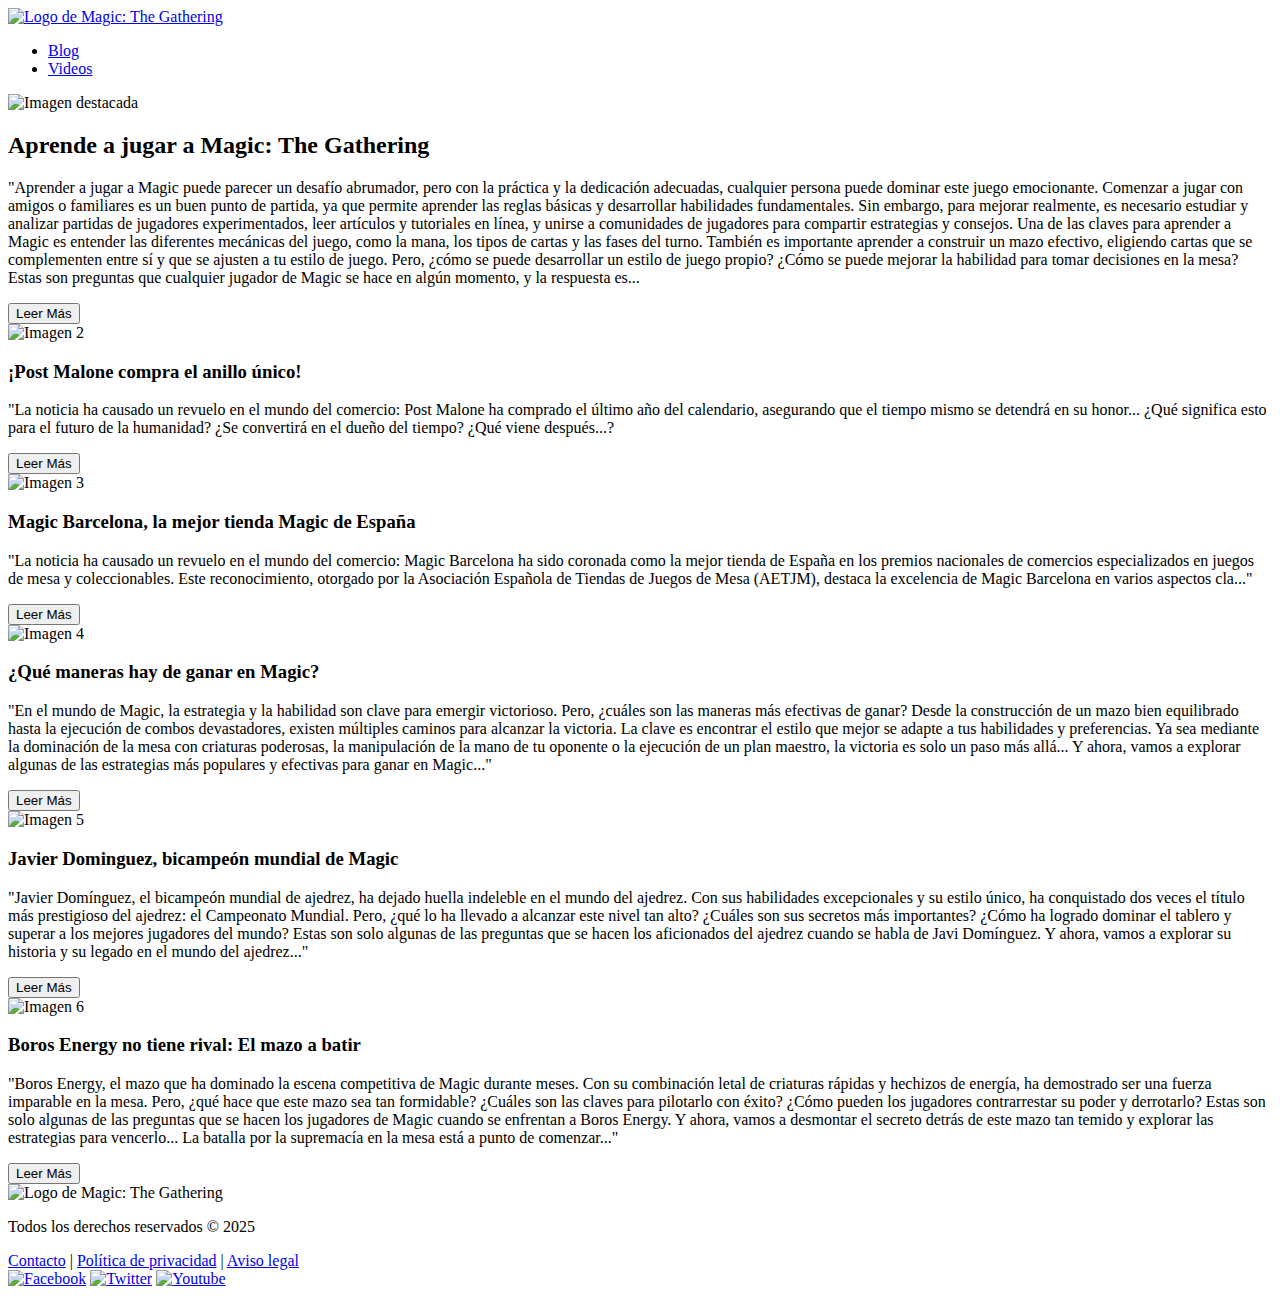
==== html/blog.html @ 87902927 "primero" ====
<!DOCTYPE html>
<html lang="en">
<head>
    <meta charset="UTF-8">
    <meta name="viewport" content="width=device-width, initial-scale=1.0">
    <title>Blog - Magic:The Gathering</title>
    <link rel="stylesheet" href="/ProyectoFinal/css/blog.css">
    <link rel="icon" type="imagen/x-icon" href="/ProyectoFinal/img/icono.jpg">
</head>
<body>
    <header>
    <nav>
        <a href="index.html"><img src="/ProyectoFinal/img/index.png" alt="Logo de Magic: The Gathering"></a>
        <ul>
          <li><a href="blog.html">Blog</a></li>
          <li><a href="videos.html">Videos</a></li>
        </ul>
      </nav>
    </header>
    <div class="blog-container">
        <div class="row">
          <div class="card featured">
            <img src="/ProyectoFinal/img/cartas.jpg" alt="Imagen destacada">
            <div class="card-content">
              <h2>Aprende a jugar a Magic: The Gathering</h2>
              <p>"Aprender a jugar a Magic puede parecer un desafío abrumador, pero con la práctica y la dedicación adecuadas, cualquier persona puede dominar este juego emocionante. Comenzar a jugar con amigos o familiares es un buen punto de partida, ya que permite aprender las reglas básicas y desarrollar habilidades fundamentales. Sin embargo, para mejorar realmente, es necesario estudiar y analizar partidas de jugadores experimentados, leer artículos y tutoriales en línea, y unirse a comunidades de jugadores para compartir estrategias y consejos.

                Una de las claves para aprender a Magic es entender las diferentes mecánicas del juego, como la mana, los tipos de cartas y las fases del turno. También es importante aprender a construir un mazo efectivo, eligiendo cartas que se complementen entre sí y que se ajusten a tu estilo de juego.
                
                Pero, ¿cómo se puede desarrollar un estilo de juego propio? ¿Cómo se puede mejorar la habilidad para tomar decisiones en la mesa? Estas son preguntas que cualquier jugador de Magic se hace en algún momento, y la respuesta es...</p>
                <button onclick="window.location.href='entrada.html'" class="read-more">Leer Más</button>

            </div>
          </div>
          <div class="card">
            <img src="/ProyectoFinal/img/postmalone.jpg" alt="Imagen 2">
            <div class="card-content">
              <h3>¡Post Malone compra el anillo único!</h3>
              <p>"La noticia ha causado un revuelo en el mundo del comercio: Post Malone ha comprado el último año del calendario, asegurando que el tiempo mismo se detendrá en su honor... ¿Qué significa esto para el futuro de la humanidad? ¿Se convertirá en el dueño del tiempo? ¿Qué viene después...?</p>
              <button class="read-more">Leer Más</button>
            </div>
          </div>
          <div class="card">
            <img src="/ProyectoFinal/img/magicbarcelona.jpg" alt="Imagen 3">
            <div class="card-content">
              <h3>Magic Barcelona, la mejor tienda Magic de España</h3>
              <p>"La noticia ha causado un revuelo en el mundo del comercio: Magic Barcelona ha sido coronada como la mejor tienda de España en los premios nacionales de comercios especializados en juegos de mesa y coleccionables. Este reconocimiento, otorgado por la Asociación Española de Tiendas de Juegos de Mesa (AETJM), destaca la excelencia de Magic Barcelona en varios aspectos cla..."</p>
              <button class="read-more">Leer Más</button>
            </div>
          </div>
        </div>
        <div class="row">
          <div class="card">
            <img src="/ProyectoFinal/img/jugando.jpg" alt="Imagen 4">
            <div class="card-content">
              <h3>¿Qué maneras hay de ganar en Magic?</h3>
              <p>"En el mundo de Magic, la estrategia y la habilidad son clave para emergir victorioso. Pero, ¿cuáles son las maneras más efectivas de ganar? Desde la construcción de un mazo bien equilibrado hasta la ejecución de combos devastadores, existen múltiples caminos para alcanzar la victoria. La clave es encontrar el estilo que mejor se adapte a tus habilidades y preferencias. Ya sea mediante la dominación de la mesa con criaturas poderosas, la manipulación de la mano de tu oponente o la ejecución de un plan maestro, la victoria es solo un paso más allá... Y ahora, vamos a explorar algunas de las estrategias más populares y efectivas para ganar en Magic..."</p>
              <button class="read-more">Leer Más</button>
            </div>
          </div>
          <div class="card">
            <img src="/ProyectoFinal/img/javier.jpg" alt="Imagen 5">
            <div class="card-content">
              <h3>Javier Dominguez, bicampeón mundial de Magic</h3>
              <p>"Javier Domínguez, el bicampeón mundial de ajedrez, ha dejado huella indeleble en el mundo del ajedrez. Con sus habilidades excepcionales y su estilo único, ha conquistado dos veces el título más prestigioso del ajedrez: el Campeonato Mundial. Pero, ¿qué lo ha llevado a alcanzar este nivel tan alto? ¿Cuáles son sus secretos más importantes? ¿Cómo ha logrado dominar el tablero y superar a los mejores jugadores del mundo? Estas son solo algunas de las preguntas que se hacen los aficionados del ajedrez cuando se habla de Javi Domínguez. Y ahora, vamos a explorar su historia y su legado en el mundo del ajedrez..."</p>
              <button class="read-more">Leer Más</button>
            </div>
          </div>
          <div class="card">
            <img src="/ProyectoFinal/img/boros.jpg" alt="Imagen 6">
            <div class="card-content">
              <h3>Boros Energy no tiene rival: El mazo a batir</h3>
              <p>"Boros Energy, el mazo que ha dominado la escena competitiva de Magic durante meses. Con su combinación letal de criaturas rápidas y hechizos de energía, ha demostrado ser una fuerza imparable en la mesa. Pero, ¿qué hace que este mazo sea tan formidable? ¿Cuáles son las claves para pilotarlo con éxito? ¿Cómo pueden los jugadores contrarrestar su poder y derrotarlo? Estas son solo algunas de las preguntas que se hacen los jugadores de Magic cuando se enfrentan a Boros Energy. Y ahora, vamos a desmontar el secreto detrás de este mazo tan temido y explorar las estrategias para vencerlo... La batalla por la supremacía en la mesa está a punto de comenzar..."</p>
              <button class="read-more">Leer Más</button>
            </div>
          </div>
        </div>
      </div>
      
    <footer class="footer">
        <div class="footer-content">
          <div class="footer-logo">
            <img src="/ProyectoFinal/img/logo2.png" alt="Logo de Magic: The Gathering" class="footer-main-logo">
          </div>
          <div class="footer-center">
            <p class="copyright">Todos los derechos reservados © 2025</p>
            <div class="footer-links">
              <a href="#">Contacto</a> | 
              <a href="#">Política de privacidad</a> | 
              <a href="#">Aviso legal</a>
            </div>
          </div>
          <div class="footer-icons-container">
            <div class="footer-icons">
              <a href="#" aria-label="Facebook"><img src="/ProyectoFinal/img/facebook.jpg" alt="Facebook" class="footer-icon"></a>
              <a href="#" aria-label="Twitter"><img src="/ProyectoFinal/img/twiter.png" alt="Twitter" class="footer-icon"></a>
              <a href="#" aria-label="Youtube"><img src="/ProyectoFinal/img/youtube.png" alt="Youtube" class="footer-icon"></a>
            </div>
          </div>
        </div>
      </footer>
</body>
</html>
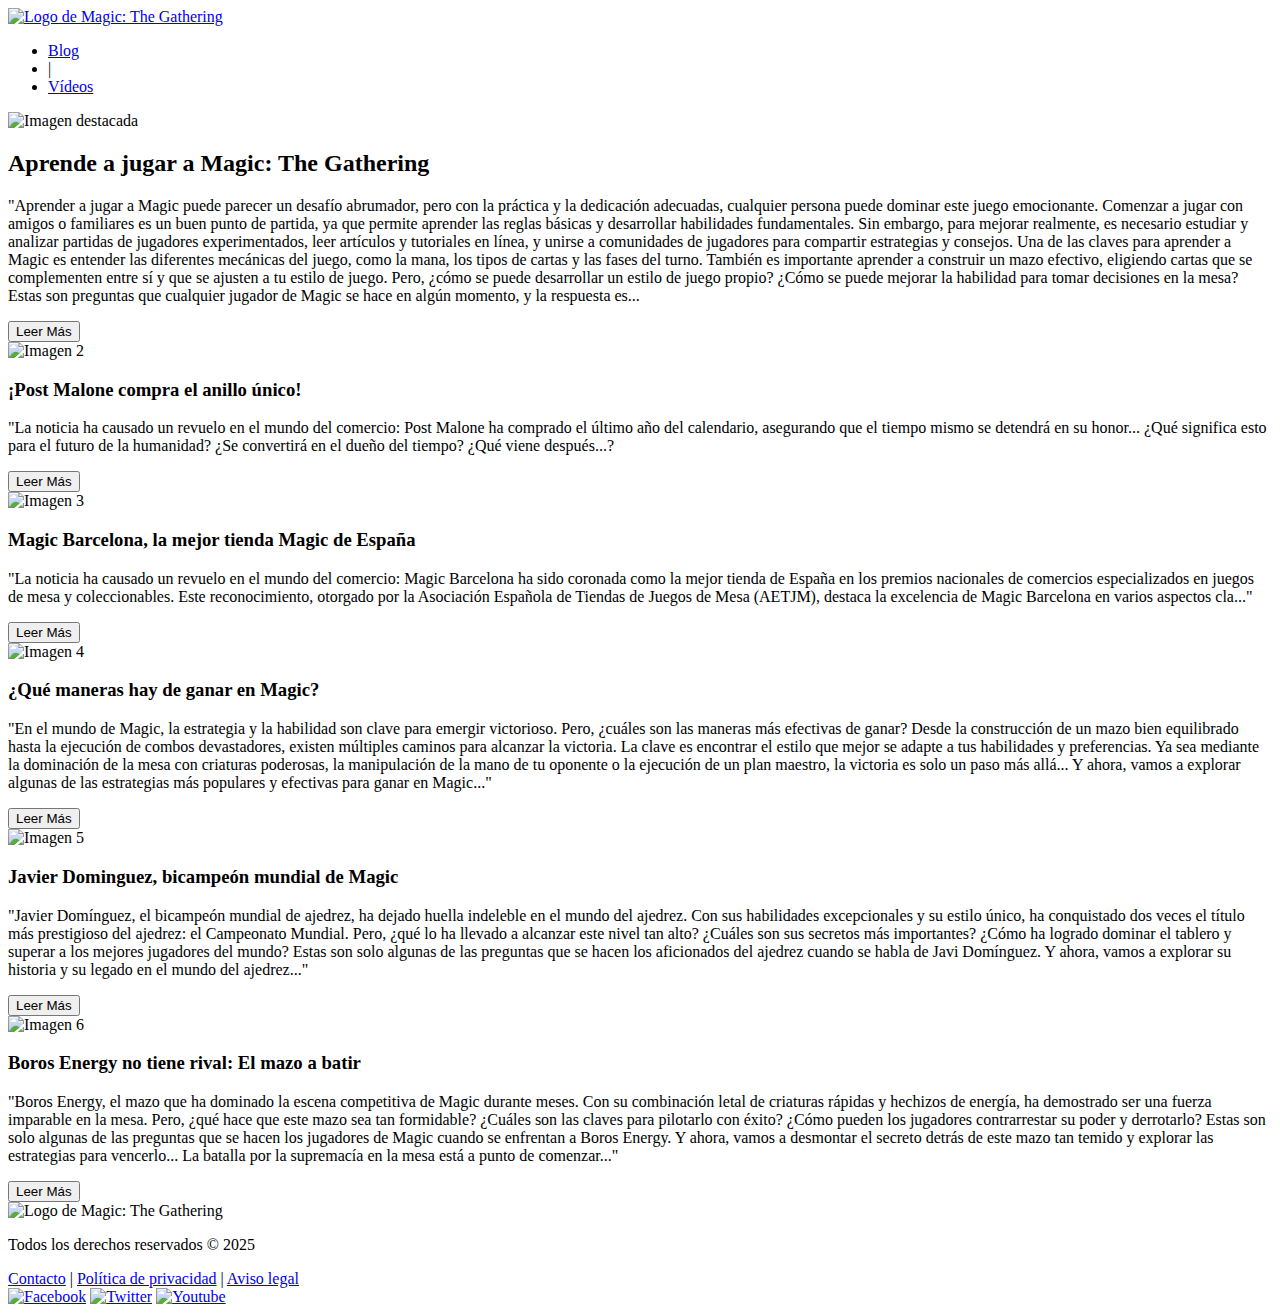
==== commit 100b453e: "plantilla" ====
--- a/html/blog.html
+++ b/html/blog.html
@@ -13,7 +13,8 @@
         <a href="index.html"><img src="/ProyectoFinal/img/index.png" alt="Logo de Magic: The Gathering"></a>
         <ul>
           <li><a href="blog.html">Blog</a></li>
-          <li><a href="videos.html">Videos</a></li>
+          <li>|</li>
+          <li><a href="videos.html">Vídeos</a></li>
         </ul>
       </nav>
     </header>
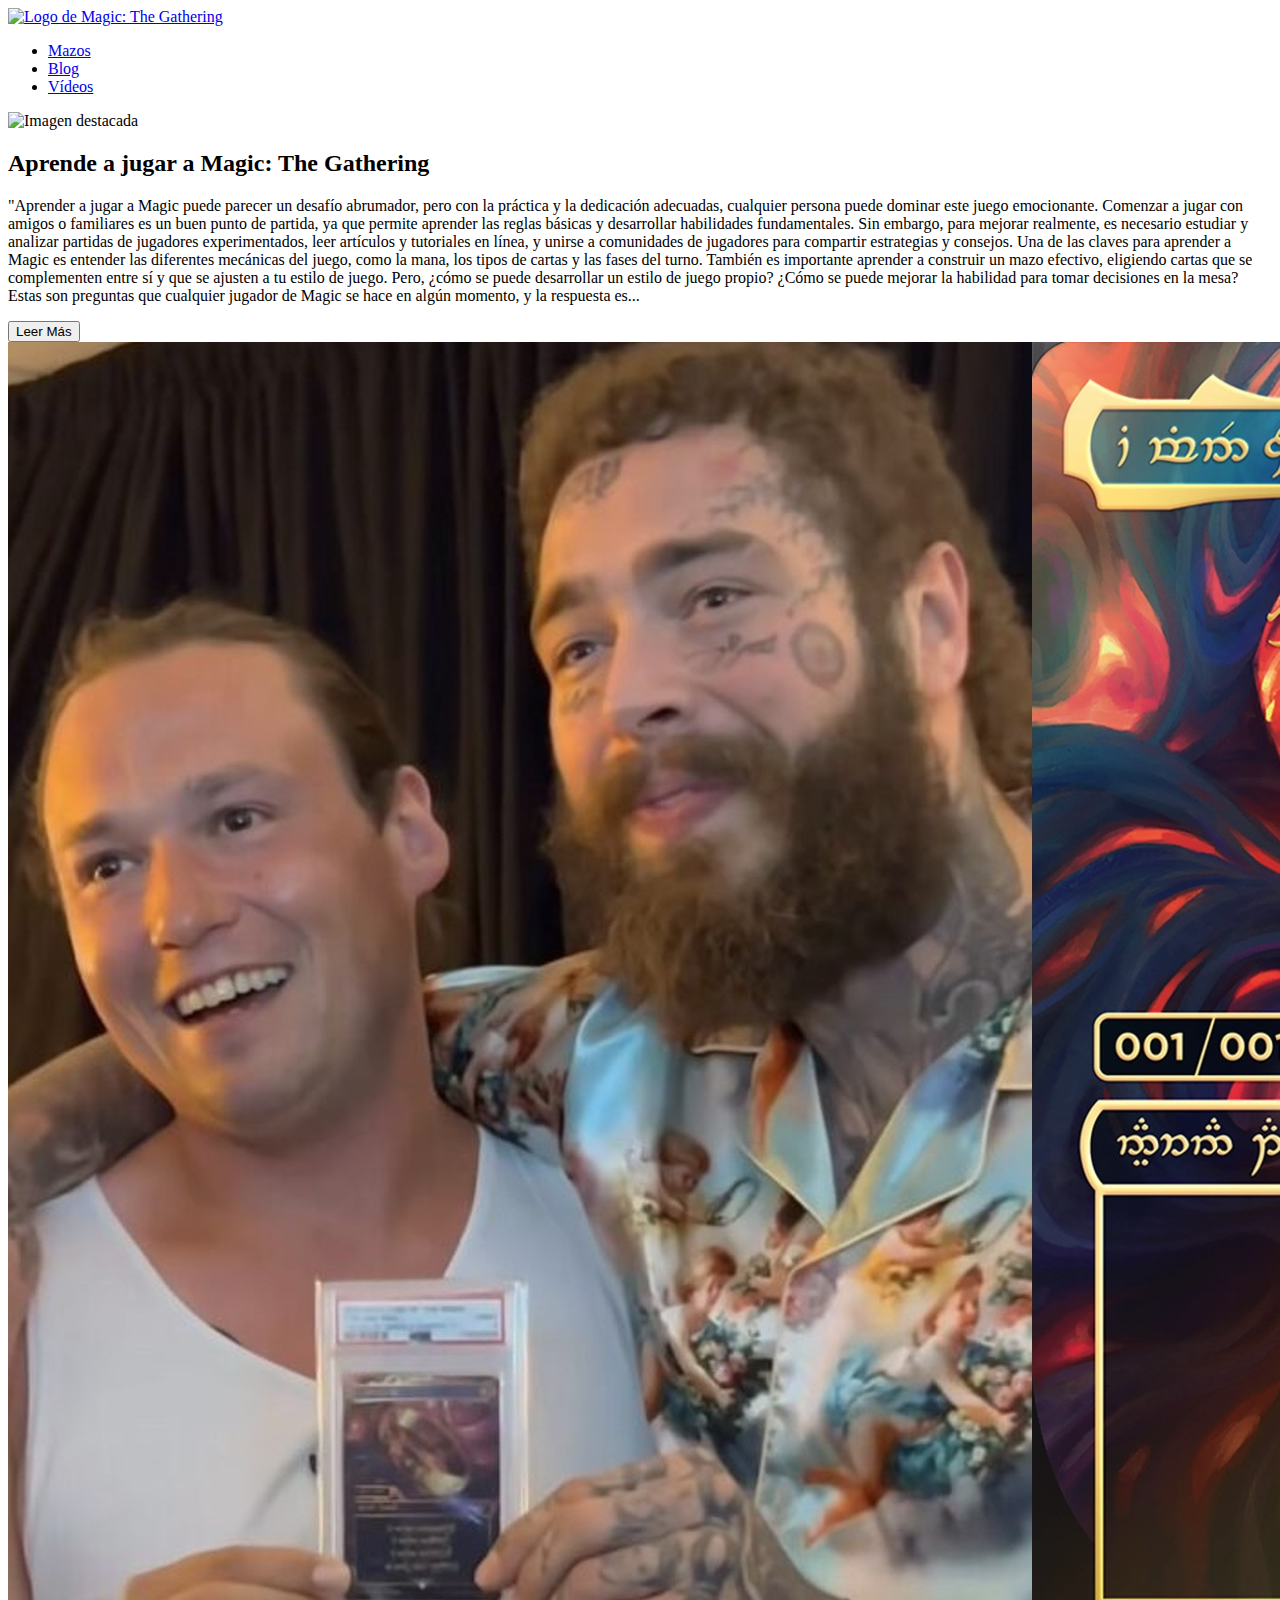
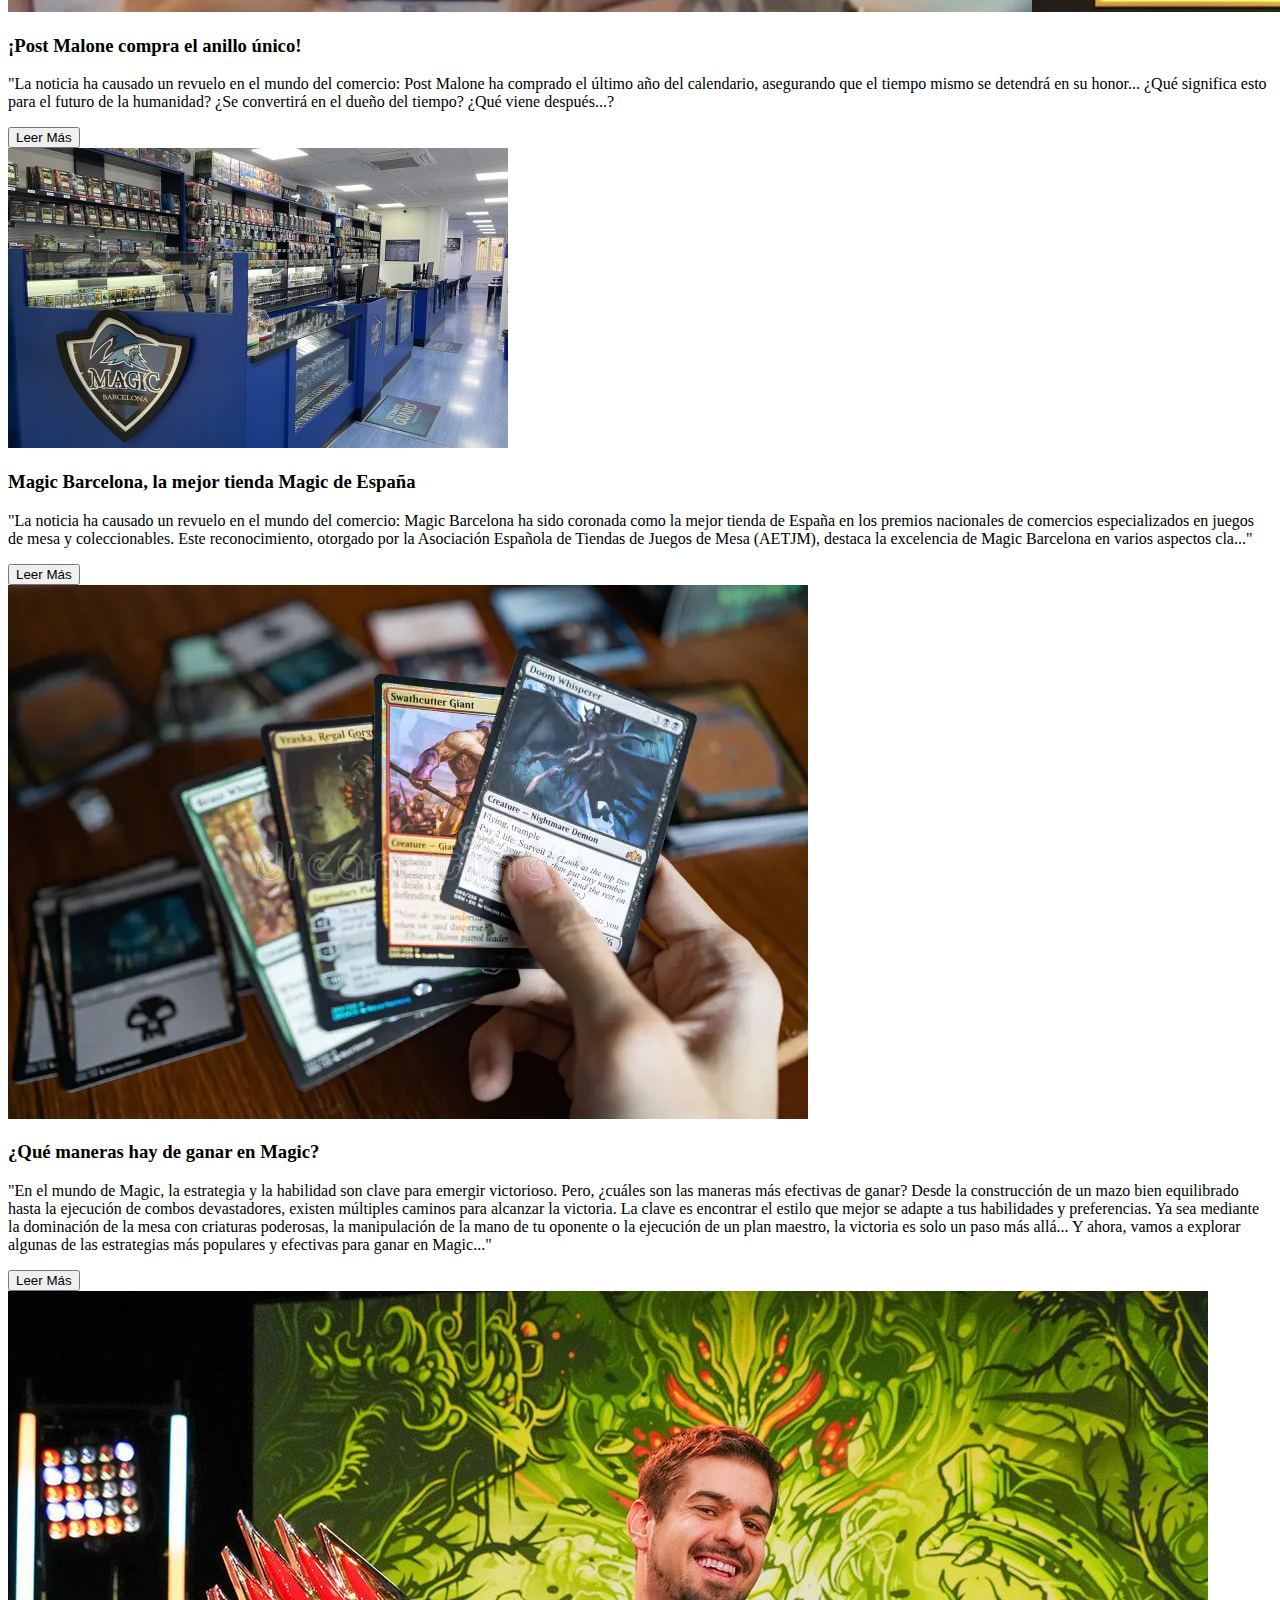
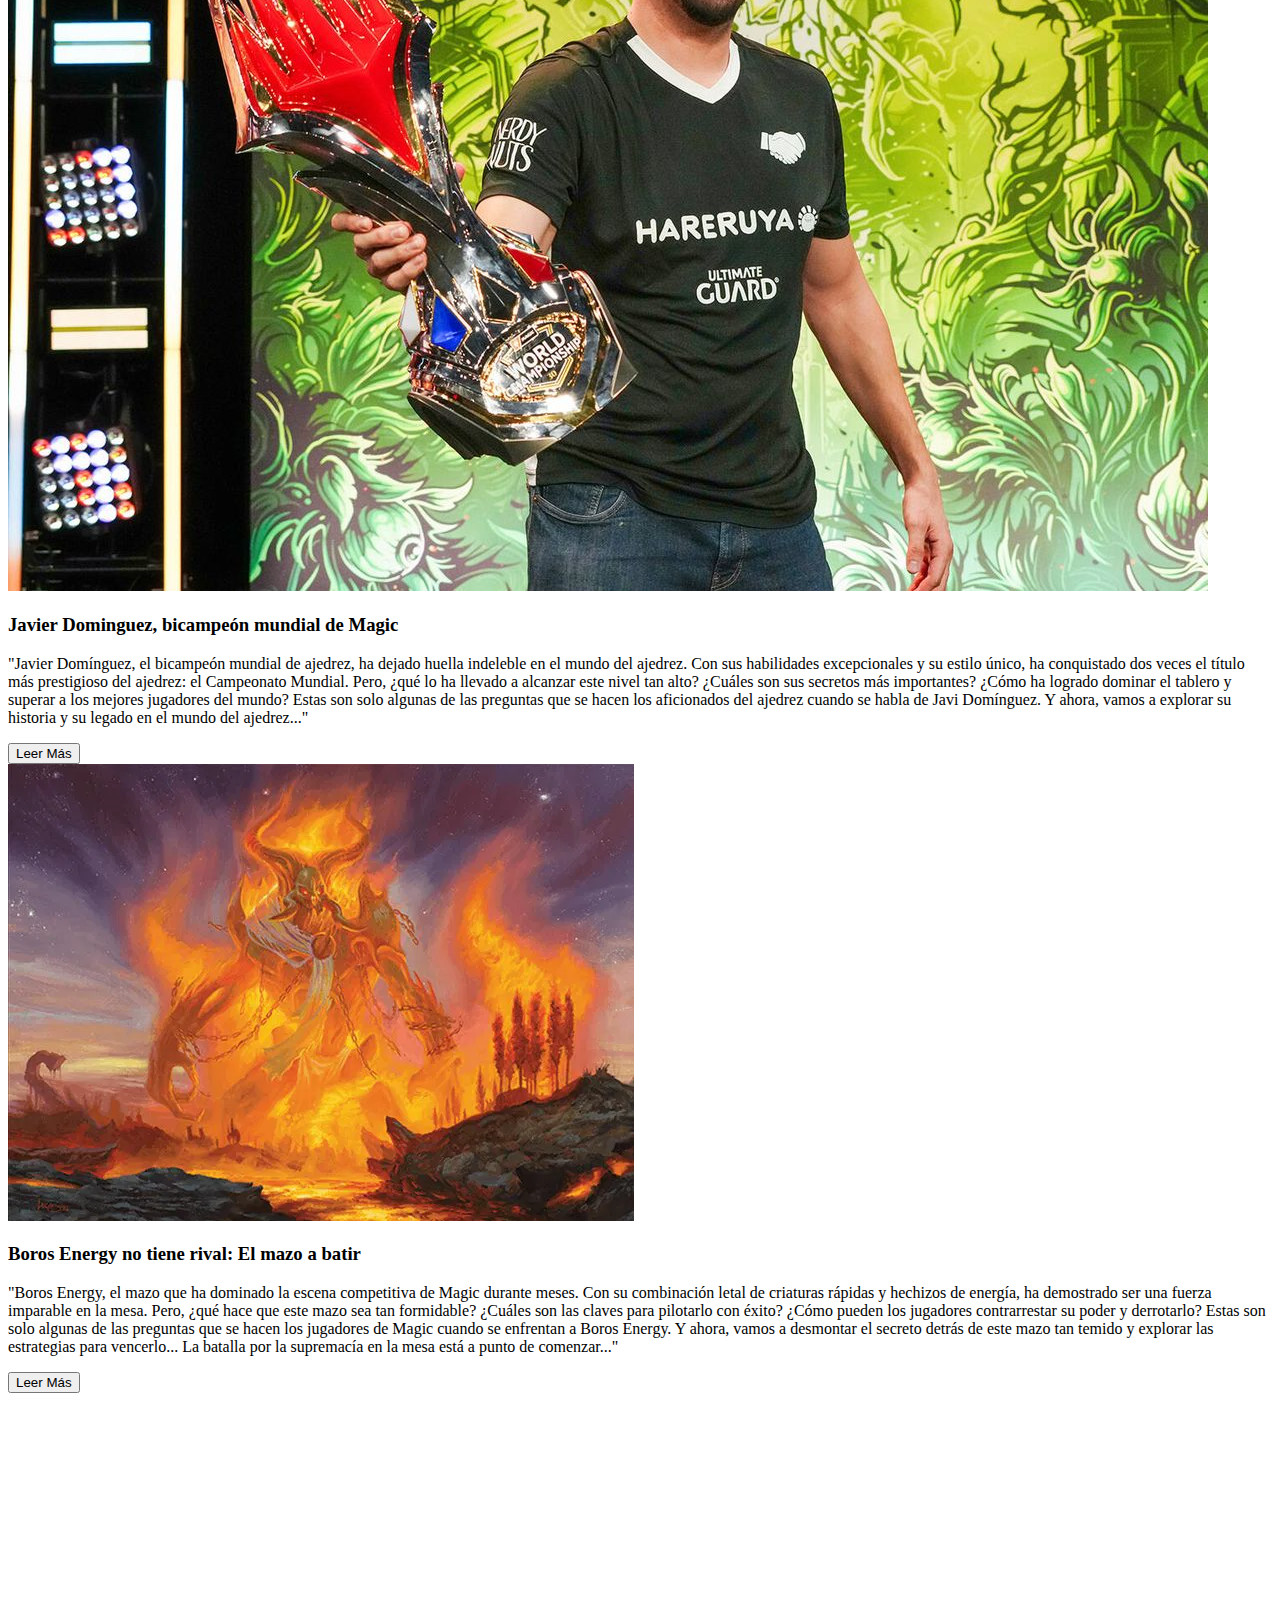
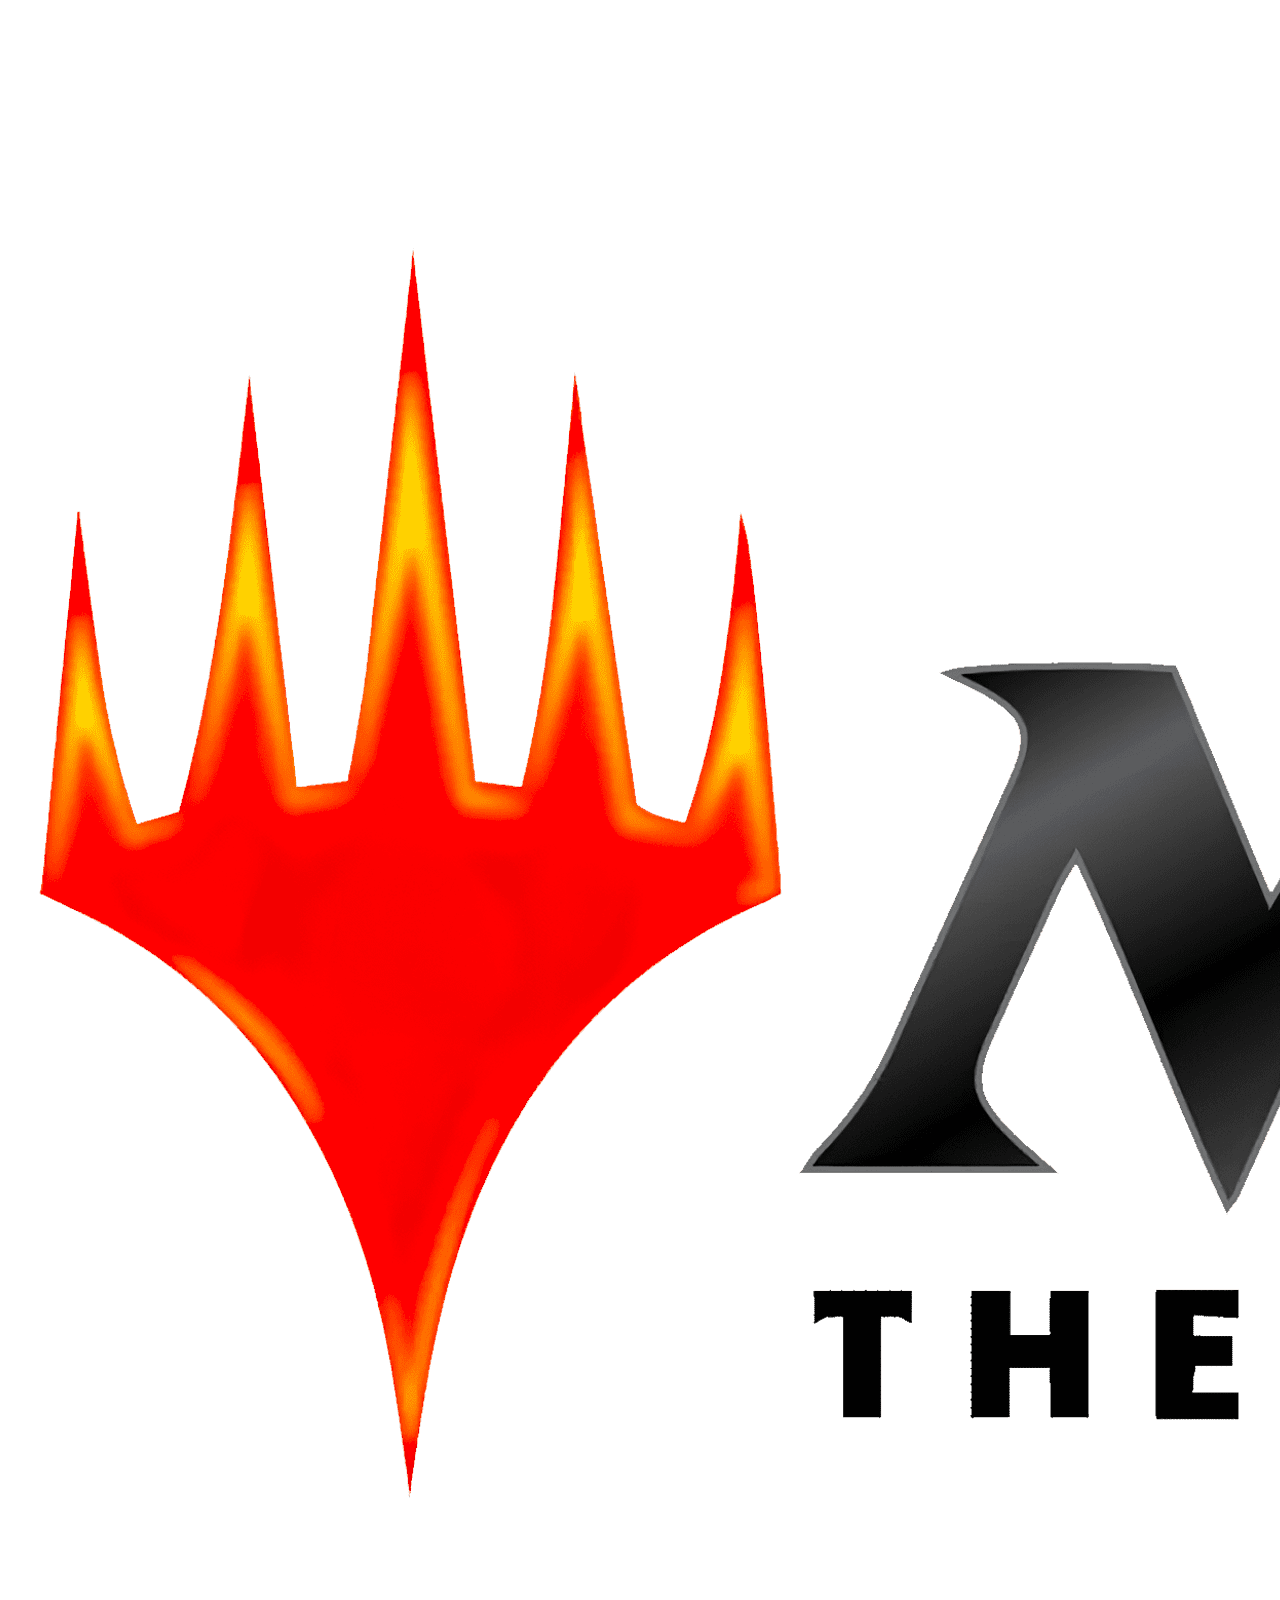
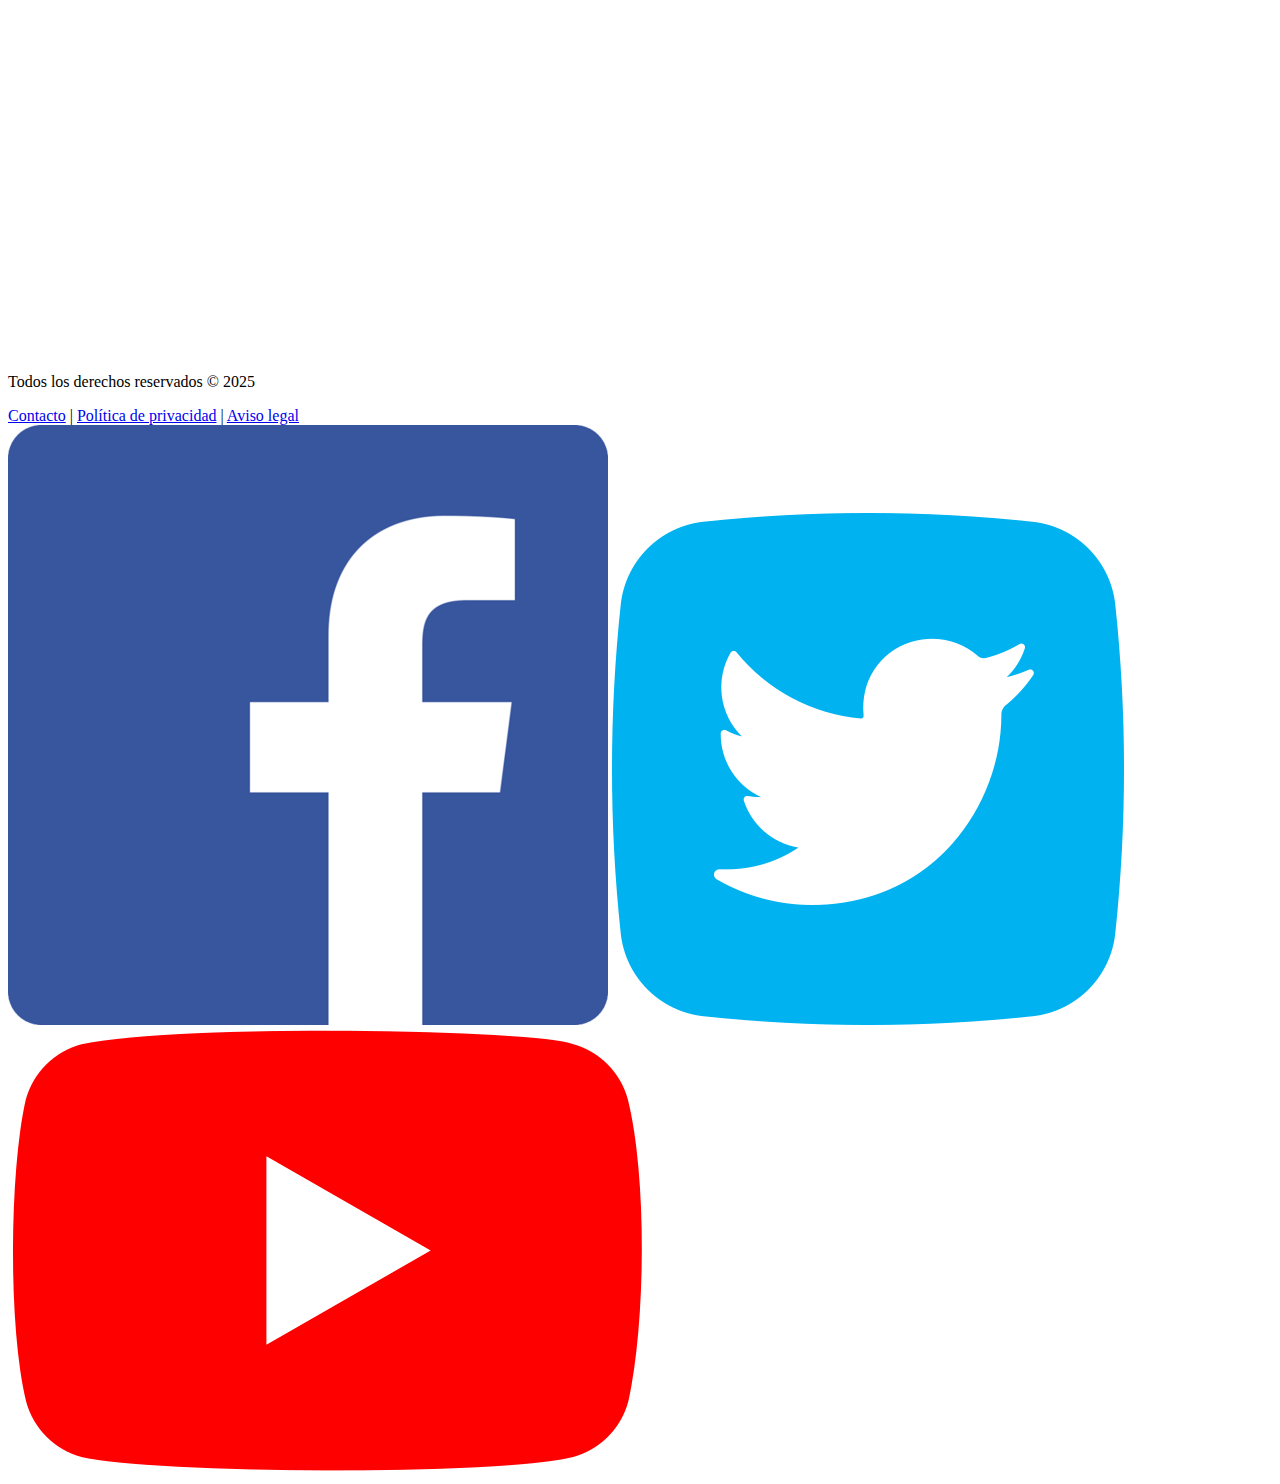
==== commit f9e31691: "cambio" ====
--- a/html/blog.html
+++ b/html/blog.html
@@ -1,104 +1,150 @@
 <!DOCTYPE html>
 <html lang="en">
+
 <head>
-    <meta charset="UTF-8">
-    <meta name="viewport" content="width=device-width, initial-scale=1.0">
-    <title>Blog - Magic:The Gathering</title>
-    <link rel="stylesheet" href="/ProyectoFinal/css/blog.css">
-    <link rel="icon" type="imagen/x-icon" href="/ProyectoFinal/img/icono.jpg">
+  <meta charset="UTF-8">
+  <meta name="viewport" content="width=device-width, initial-scale=1.0">
+  <title>Blog - Magic:The Gathering</title>
+  <link rel="stylesheet" href="/ProyectoFinal/css/blog.css">
+  <link rel="icon" type="imagen/x-icon" href="/ProyectoFinal/img/icono.jpg">
 </head>
+
 <body>
-    <header>
+  <header>
     <nav>
-        <a href="index.html"><img src="/ProyectoFinal/img/index.png" alt="Logo de Magic: The Gathering"></a>
-        <ul>
-          <li><a href="blog.html">Blog</a></li>
-          <li>|</li>
-          <li><a href="videos.html">Vídeos</a></li>
-        </ul>
-      </nav>
-    </header>
-    <div class="blog-container">
-        <div class="row">
-          <div class="card featured">
-            <img src="/ProyectoFinal/img/cartas.jpg" alt="Imagen destacada">
-            <div class="card-content">
-              <h2>Aprende a jugar a Magic: The Gathering</h2>
-              <p>"Aprender a jugar a Magic puede parecer un desafío abrumador, pero con la práctica y la dedicación adecuadas, cualquier persona puede dominar este juego emocionante. Comenzar a jugar con amigos o familiares es un buen punto de partida, ya que permite aprender las reglas básicas y desarrollar habilidades fundamentales. Sin embargo, para mejorar realmente, es necesario estudiar y analizar partidas de jugadores experimentados, leer artículos y tutoriales en línea, y unirse a comunidades de jugadores para compartir estrategias y consejos.
+      <a href="index.html"><img src="/ProyectoFinal/img/index.png" alt="Logo de Magic: The Gathering"></a>
+      <ul>
+        <li><a href="mazos.html">Mazos</a></li>
+        <li><a href=blog.html>Blog</a></li>
+        <li><a href="videos.html">Vídeos</a></li>
+      </ul>
+    </nav>
+  </header>
+  <div class="blog-container">
+    <div class="row">
+      <div class="card featured">
+        <div class="contenedor">
+          <img src="/ProyectoFinal/img/cartas.jpg" alt="Imagen destacada">
+          <div class="card-content">
+            <h2>Aprende a jugar a Magic: The Gathering</h2>
+            <p>"Aprender a jugar a Magic puede parecer un desafío abrumador, pero con la práctica y la dedicación
+              adecuadas, cualquier persona puede dominar este juego emocionante. Comenzar a jugar con amigos o
+              familiares es un buen punto de partida, ya que permite aprender las reglas básicas y desarrollar
+              habilidades fundamentales. Sin embargo, para mejorar realmente, es necesario estudiar y analizar partidas
+              de jugadores experimentados, leer artículos y tutoriales en línea, y unirse a comunidades de jugadores
+              para compartir estrategias y consejos.
 
-                Una de las claves para aprender a Magic es entender las diferentes mecánicas del juego, como la mana, los tipos de cartas y las fases del turno. También es importante aprender a construir un mazo efectivo, eligiendo cartas que se complementen entre sí y que se ajusten a tu estilo de juego.
-                
-                Pero, ¿cómo se puede desarrollar un estilo de juego propio? ¿Cómo se puede mejorar la habilidad para tomar decisiones en la mesa? Estas son preguntas que cualquier jugador de Magic se hace en algún momento, y la respuesta es...</p>
-                <button onclick="window.location.href='entrada.html'" class="read-more">Leer Más</button>
+              Una de las claves para aprender a Magic es entender las diferentes mecánicas del juego, como la mana, los
+              tipos de cartas y las fases del turno. También es importante aprender a construir un mazo efectivo,
+              eligiendo cartas que se complementen entre sí y que se ajusten a tu estilo de juego.
 
-            </div>
-          </div>
-          <div class="card">
-            <img src="/ProyectoFinal/img/postmalone.jpg" alt="Imagen 2">
-            <div class="card-content">
-              <h3>¡Post Malone compra el anillo único!</h3>
-              <p>"La noticia ha causado un revuelo en el mundo del comercio: Post Malone ha comprado el último año del calendario, asegurando que el tiempo mismo se detendrá en su honor... ¿Qué significa esto para el futuro de la humanidad? ¿Se convertirá en el dueño del tiempo? ¿Qué viene después...?</p>
-              <button class="read-more">Leer Más</button>
-            </div>
-          </div>
-          <div class="card">
-            <img src="/ProyectoFinal/img/magicbarcelona.jpg" alt="Imagen 3">
-            <div class="card-content">
-              <h3>Magic Barcelona, la mejor tienda Magic de España</h3>
-              <p>"La noticia ha causado un revuelo en el mundo del comercio: Magic Barcelona ha sido coronada como la mejor tienda de España en los premios nacionales de comercios especializados en juegos de mesa y coleccionables. Este reconocimiento, otorgado por la Asociación Española de Tiendas de Juegos de Mesa (AETJM), destaca la excelencia de Magic Barcelona en varios aspectos cla..."</p>
-              <button class="read-more">Leer Más</button>
-            </div>
-          </div>
-        </div>
-        <div class="row">
-          <div class="card">
-            <img src="/ProyectoFinal/img/jugando.jpg" alt="Imagen 4">
-            <div class="card-content">
-              <h3>¿Qué maneras hay de ganar en Magic?</h3>
-              <p>"En el mundo de Magic, la estrategia y la habilidad son clave para emergir victorioso. Pero, ¿cuáles son las maneras más efectivas de ganar? Desde la construcción de un mazo bien equilibrado hasta la ejecución de combos devastadores, existen múltiples caminos para alcanzar la victoria. La clave es encontrar el estilo que mejor se adapte a tus habilidades y preferencias. Ya sea mediante la dominación de la mesa con criaturas poderosas, la manipulación de la mano de tu oponente o la ejecución de un plan maestro, la victoria es solo un paso más allá... Y ahora, vamos a explorar algunas de las estrategias más populares y efectivas para ganar en Magic..."</p>
-              <button class="read-more">Leer Más</button>
-            </div>
-          </div>
-          <div class="card">
-            <img src="/ProyectoFinal/img/javier.jpg" alt="Imagen 5">
-            <div class="card-content">
-              <h3>Javier Dominguez, bicampeón mundial de Magic</h3>
-              <p>"Javier Domínguez, el bicampeón mundial de ajedrez, ha dejado huella indeleble en el mundo del ajedrez. Con sus habilidades excepcionales y su estilo único, ha conquistado dos veces el título más prestigioso del ajedrez: el Campeonato Mundial. Pero, ¿qué lo ha llevado a alcanzar este nivel tan alto? ¿Cuáles son sus secretos más importantes? ¿Cómo ha logrado dominar el tablero y superar a los mejores jugadores del mundo? Estas son solo algunas de las preguntas que se hacen los aficionados del ajedrez cuando se habla de Javi Domínguez. Y ahora, vamos a explorar su historia y su legado en el mundo del ajedrez..."</p>
-              <button class="read-more">Leer Más</button>
-            </div>
-          </div>
-          <div class="card">
-            <img src="/ProyectoFinal/img/boros.jpg" alt="Imagen 6">
-            <div class="card-content">
-              <h3>Boros Energy no tiene rival: El mazo a batir</h3>
-              <p>"Boros Energy, el mazo que ha dominado la escena competitiva de Magic durante meses. Con su combinación letal de criaturas rápidas y hechizos de energía, ha demostrado ser una fuerza imparable en la mesa. Pero, ¿qué hace que este mazo sea tan formidable? ¿Cuáles son las claves para pilotarlo con éxito? ¿Cómo pueden los jugadores contrarrestar su poder y derrotarlo? Estas son solo algunas de las preguntas que se hacen los jugadores de Magic cuando se enfrentan a Boros Energy. Y ahora, vamos a desmontar el secreto detrás de este mazo tan temido y explorar las estrategias para vencerlo... La batalla por la supremacía en la mesa está a punto de comenzar..."</p>
-              <button class="read-more">Leer Más</button>
-            </div>
+              Pero, ¿cómo se puede desarrollar un estilo de juego propio? ¿Cómo se puede mejorar la habilidad para tomar
+              decisiones en la mesa? Estas son preguntas que cualquier jugador de Magic se hace en algún momento, y la
+              respuesta es...</p>
+            <button onclick="window.location.href='entrada.html'" class="read-more">Leer Más</button>
+
           </div>
         </div>
       </div>
-      
-    <footer class="footer">
-        <div class="footer-content">
-          <div class="footer-logo">
-            <img src="/ProyectoFinal/img/logo2.png" alt="Logo de Magic: The Gathering" class="footer-main-logo">
-          </div>
-          <div class="footer-center">
-            <p class="copyright">Todos los derechos reservados © 2025</p>
-            <div class="footer-links">
-              <a href="#">Contacto</a> | 
-              <a href="#">Política de privacidad</a> | 
-              <a href="#">Aviso legal</a>
-            </div>
-          </div>
-          <div class="footer-icons-container">
-            <div class="footer-icons">
-              <a href="#" aria-label="Facebook"><img src="/ProyectoFinal/img/facebook.jpg" alt="Facebook" class="footer-icon"></a>
-              <a href="#" aria-label="Twitter"><img src="/ProyectoFinal/img/twiter.png" alt="Twitter" class="footer-icon"></a>
-              <a href="#" aria-label="Youtube"><img src="/ProyectoFinal/img/youtube.png" alt="Youtube" class="footer-icon"></a>
-            </div>
+      <div class="card">
+        <div class="contenedor">
+          <img src="../img/postmalone.jpg" alt="Imagen 2">
+          <div class="card-content">
+            <h3>¡Post Malone compra el anillo único!</h3>
+            <p>"La noticia ha causado un revuelo en el mundo del comercio: Post Malone ha comprado el último año del
+              calendario, asegurando que el tiempo mismo se detendrá en su honor... ¿Qué significa esto para el futuro
+              de la humanidad? ¿Se convertirá en el dueño del tiempo? ¿Qué viene después...?</p>
+            <button class="read-more">Leer Más</button>
           </div>
         </div>
-      </footer>
+      </div>
+      <div class="card">
+        <div class="contenedor">
+          <img src="../img/magicbarcelona.jpg" alt="Imagen 3">
+          <div class="card-content">
+            <h3>Magic Barcelona, la mejor tienda Magic de España</h3>
+            <p>"La noticia ha causado un revuelo en el mundo del comercio: Magic Barcelona ha sido coronada como la
+              mejor tienda de España en los premios nacionales de comercios especializados en juegos de mesa y
+              coleccionables. Este reconocimiento, otorgado por la Asociación Española de Tiendas de Juegos de Mesa
+              (AETJM), destaca la excelencia de Magic Barcelona en varios aspectos cla..."</p>
+            <button class="read-more">Leer Más</button>
+          </div>
+        </div>
+      </div>
+    </div>
+    <div class="row">
+      <div class="card">
+        <div class="contenedor">
+          <img src="../img/jugando.jpg" alt="Imagen 4">
+          <div class="card-content">
+            <h3>¿Qué maneras hay de ganar en Magic?</h3>
+            <p>"En el mundo de Magic, la estrategia y la habilidad son clave para emergir victorioso. Pero, ¿cuáles son
+              las maneras más efectivas de ganar? Desde la construcción de un mazo bien equilibrado hasta la ejecución
+              de combos devastadores, existen múltiples caminos para alcanzar la victoria. La clave es encontrar el
+              estilo que mejor se adapte a tus habilidades y preferencias. Ya sea mediante la dominación de la mesa con
+              criaturas poderosas, la manipulación de la mano de tu oponente o la ejecución de un plan maestro, la
+              victoria es solo un paso más allá... Y ahora, vamos a explorar algunas de las estrategias más populares y
+              efectivas para ganar en Magic..."</p>
+            <button class="read-more">Leer Más</button>
+          </div>
+        </div>
+      </div>
+      <div class="card">
+        <div class="contenedor">
+          <img src="../img/javier.jpg" alt="Imagen 5">
+          <div class="card-content">
+            <h3>Javier Dominguez, bicampeón mundial de Magic</h3>
+            <p>"Javier Domínguez, el bicampeón mundial de ajedrez, ha dejado huella indeleble en el mundo del ajedrez.
+              Con sus habilidades excepcionales y su estilo único, ha conquistado dos veces el título más prestigioso
+              del ajedrez: el Campeonato Mundial. Pero, ¿qué lo ha llevado a alcanzar este nivel tan alto? ¿Cuáles son
+              sus secretos más importantes? ¿Cómo ha logrado dominar el tablero y superar a los mejores jugadores del
+              mundo? Estas son solo algunas de las preguntas que se hacen los aficionados del ajedrez cuando se habla de
+              Javi Domínguez. Y ahora, vamos a explorar su historia y su legado en el mundo del ajedrez..."</p>
+            <button class="read-more">Leer Más</button>
+          </div>
+        </div>
+      </div>
+      <div class="card">
+        <div class="contenedor">
+          <img src="../img/boros.jpg" alt="Imagen 6">
+          <div class="card-content">
+            <h3>Boros Energy no tiene rival: El mazo a batir</h3>
+            <p>"Boros Energy, el mazo que ha dominado la escena competitiva de Magic durante meses. Con su combinación
+              letal de criaturas rápidas y hechizos de energía, ha demostrado ser una fuerza imparable en la mesa. Pero,
+              ¿qué hace que este mazo sea tan formidable? ¿Cuáles son las claves para pilotarlo con éxito? ¿Cómo pueden
+              los jugadores contrarrestar su poder y derrotarlo? Estas son solo algunas de las preguntas que se hacen
+              los jugadores de Magic cuando se enfrentan a Boros Energy. Y ahora, vamos a desmontar el secreto detrás de
+              este mazo tan temido y explorar las estrategias para vencerlo... La batalla por la supremacía en la mesa
+              está a punto de comenzar..."</p>
+            <button class="read-more">Leer Más</button>
+          </div>
+        </div>
+      </div>
+    </div>
+  </div>
+
+  <footer class="footer">
+    <div class="footer-content">
+      <div class="footer-logo">
+        <img src="../img/logo2.png" alt="Logo de Magic: The Gathering" class="footer-main-logo">
+      </div>
+      <div class="footer-center">
+        <p class="copyright">Todos los derechos reservados © 2025</p>
+        <div class="footer-links">
+          <a href="#">Contacto</a> |
+          <a href="#">Política de privacidad</a> |
+          <a href="#">Aviso legal</a>
+        </div>
+      </div>
+      <div class="footer-icons-container">
+        <div class="footer-icons">
+          <a href="#" aria-label="Facebook"><img src="../img/facebook.jpg" alt="Facebook" class="footer-icon"></a>
+          <a href="#" aria-label="Twitter"><img src="../img/twiter.png" alt="Twitter" class="footer-icon"></a>
+          <a href="#" aria-label="Youtube"><img src="../img/youtube.png" alt="Youtube" class="footer-icon"></a>
+        </div>
+      </div>
+    </div>
+  </footer>
 </body>
+
 </html>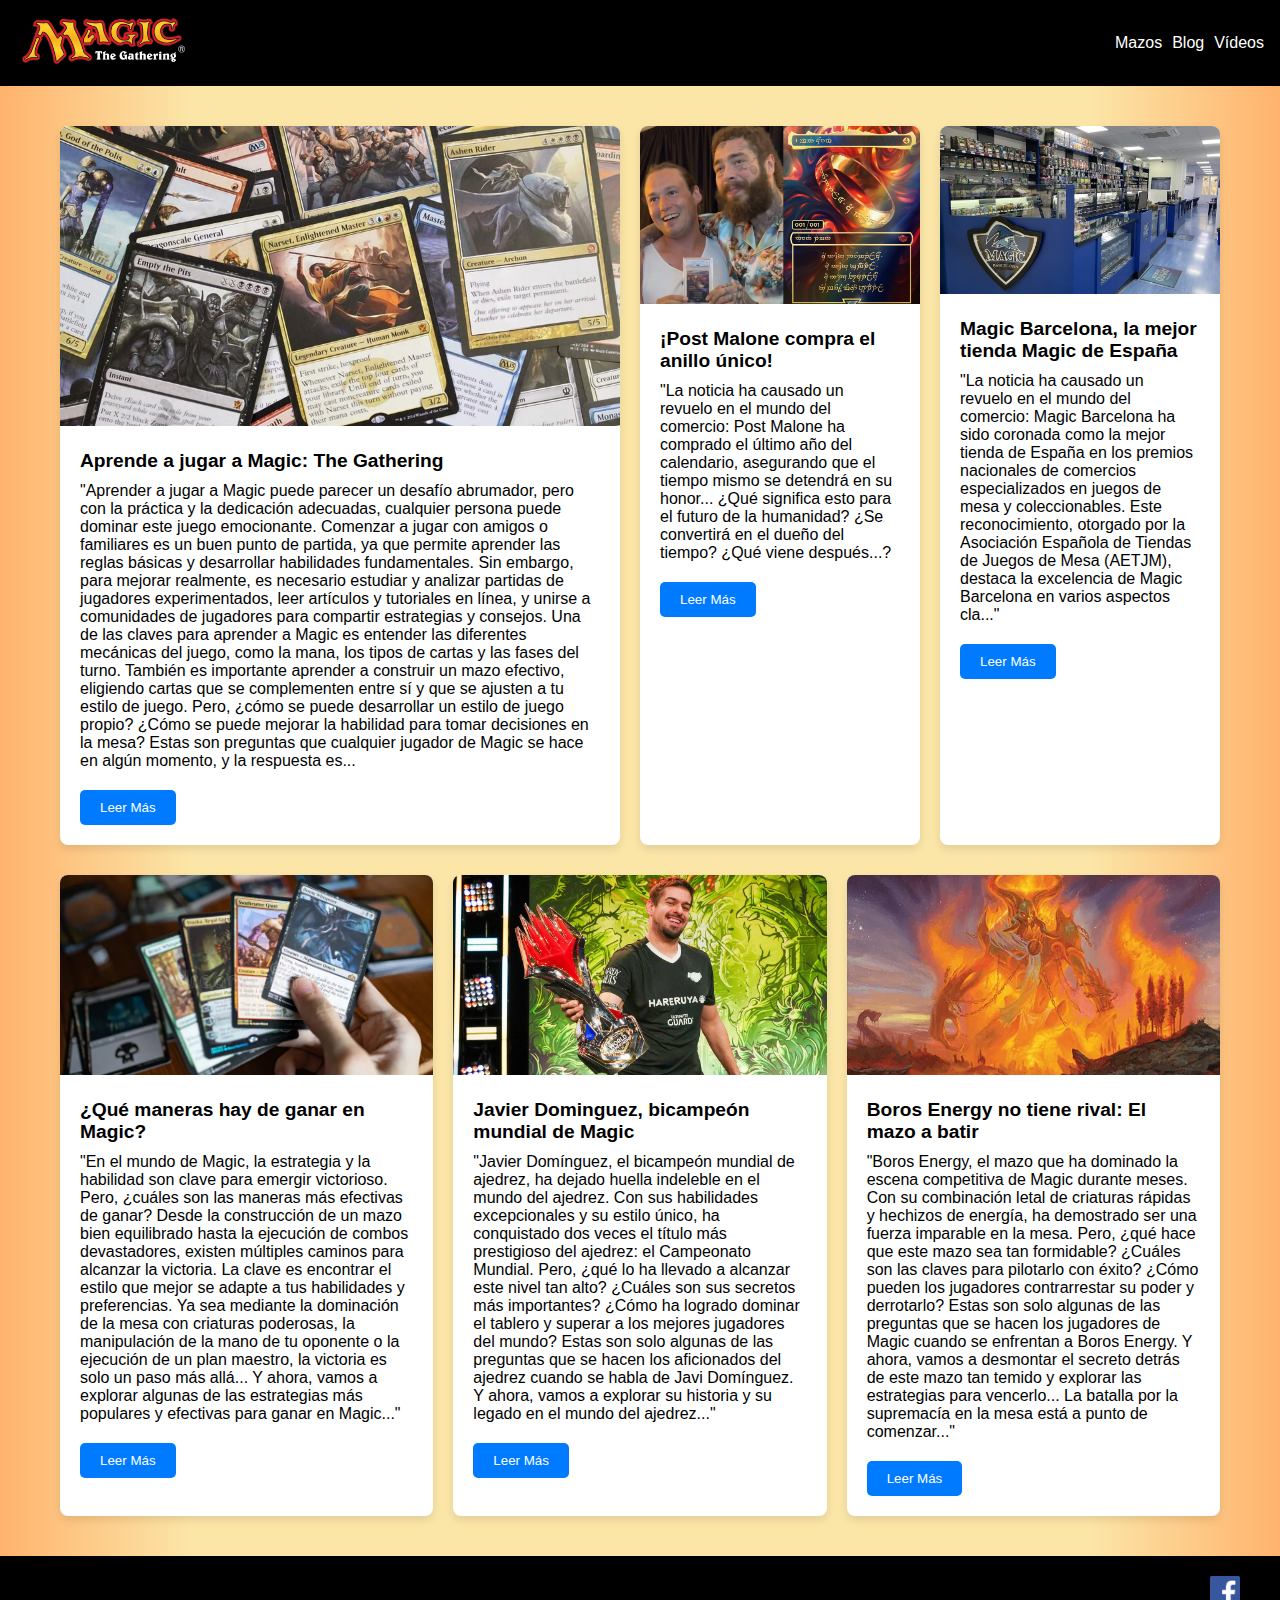
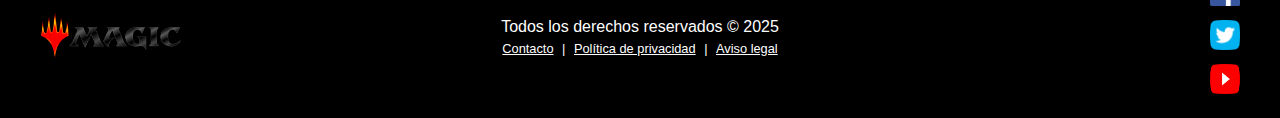
==== commit 1fdf4beb: "pequeños cambios" ====
--- a/html/blog.html
+++ b/html/blog.html
@@ -5,14 +5,14 @@
   <meta charset="UTF-8">
   <meta name="viewport" content="width=device-width, initial-scale=1.0">
   <title>Blog - Magic:The Gathering</title>
-  <link rel="stylesheet" href="/ProyectoFinal/css/blog.css">
-  <link rel="icon" type="imagen/x-icon" href="/ProyectoFinal/img/icono.jpg">
+  <link rel="stylesheet" href="../css/blog.css">
+  <link rel="icon" type="imagen/x-icon" href="../img/icono.jpg">
 </head>
 
 <body>
   <header>
     <nav>
-      <a href="index.html"><img src="/ProyectoFinal/img/index.png" alt="Logo de Magic: The Gathering"></a>
+      <a href="index.html"><img src="../img/index.png" alt="Logo de Magic: The Gathering"></a>
       <ul>
         <li><a href="mazos.html">Mazos</a></li>
         <li><a href=blog.html>Blog</a></li>
@@ -24,7 +24,7 @@
     <div class="row">
       <div class="card featured">
         <div class="contenedor">
-          <img src="/ProyectoFinal/img/cartas.jpg" alt="Imagen destacada">
+          <img src="../img/cartas.jpg" alt="Imagen destacada">
           <div class="card-content">
             <h2>Aprende a jugar a Magic: The Gathering</h2>
             <p>"Aprender a jugar a Magic puede parecer un desafío abrumador, pero con la práctica y la dedicación
--- a/css/blog.css
+++ b/css/blog.css
@@ -0,0 +1,252 @@
+/* Estilos generales */
+*{
+  padding: 0;
+  margin: 0;
+}
+
+body {
+  display: grid;
+  grid-template-rows: auto 1fr auto;
+  min-height: 100dvh;
+  font-family: Arial, sans-serif;
+  background: rgb(255,179,109);
+  background: linear-gradient(90deg, rgba(255,179,109,1) 0%, rgba(251,230,168,1) 15%, rgba(251,230,168,1) 85%, rgba(255,179,109,1) 100%); 
+}/* Estilos del header */
+header {
+  background-color: #000000;
+  color: white;
+  padding: 1rem;
+  display: flex;
+  justify-content: space-between;
+  align-items: center;
+}
+
+#barra:hover {
+  text-decoration: none;
+}
+
+nav {
+  display: flex;
+  align-items: center;
+  width: 100%;
+}
+
+nav a img {
+  height: 50px;
+}
+
+nav ul {
+  display: flex;
+  list-style: none;
+  margin: 0;
+  padding: 0;
+  gap: 10px;
+  margin-left: auto;
+}
+
+nav ul li {
+  display: flex;
+  align-items: center;
+}
+
+nav ul li a {
+  color: white;
+  text-decoration: none;
+}
+
+nav ul li a:hover {
+  color: #cccccc;
+}
+/*Estilo para tarjetas blog*/
+.blog-container {
+    max-width: 1200px;
+    margin: 0 auto;
+    padding: 20px;
+  }
+  
+  .row {
+    display: flex;
+    flex-wrap: wrap;
+    margin-bottom: 20px;
+    border-radius: 1rem; 
+  }
+
+  
+  .card {
+    flex: 1;
+    position: relative;
+    margin: 0 10px 20px;
+    background-color: #fff;
+    border-radius: 8px;
+    box-shadow: 0 4px 8px rgba(0,0,0,0.1);
+    overflow: hidden;
+  }
+  .card-category {
+    position: absolute;
+    top: 10px;
+    left: 10px;
+    background-color: rgba(0, 0, 0, 0.7);
+    color: white;
+    padding: 5px 10px;
+    border-radius: 5px;
+    font-size: 0.8em;
+    z-index: 1;
+  }
+  .card.featured {
+    flex: 2;
+  }
+  
+  .card img {
+    width: 100%;
+    max-height: 200px;
+    object-fit: cover;
+  }
+  
+  .card.featured img {
+    max-height: 300px;
+  }
+  
+  .row {
+    margin: 10px;
+  }
+  
+  .card {
+    margin: 10px;
+  }
+  
+  .card-content {
+    padding: 20px;
+  }
+  
+  .card h2, .card h3 {
+    font-size: 1.2em;
+    margin-top: 0;
+    margin-bottom: 10px;
+  }
+  
+  .card p {
+    font-size: 1em;
+    margin-bottom: 20px;
+  }
+  
+  .read-more {
+    background-color: #007bff;
+    color: #fff;
+    border: none;
+    padding: 10px 20px;
+    border-radius: 5px;
+    cursor: pointer;
+    transition: background-color 0.3s ease;
+  }
+  
+  .read-more:hover {
+    background-color: #0056b3;
+  }
+  
+  /* Añade un efecto de transición para los títulos */
+  .card-content {
+    transition: transform 0.3s ease-in-out;
+  }
+  
+
+  
+  .card p {
+    margin-bottom: 20px;
+  }
+  
+  .read-more {
+    background-color: #007bff;
+    color: #fff;
+    border: none;
+    padding: 10px 20px;
+    border-radius: 5px;
+    cursor: pointer;
+    transition: background-color 0.3s ease;
+  }
+  
+  .read-more:hover {
+    background-color: #0056b3;
+  }
+  
+  @media (max-width: 768px) {
+    .row {
+      flex-direction: column;
+    }
+    .card, .card.featured {
+      flex: none;
+      width: 100%;
+    }
+  }
+  
+
+/* Estilos para el footer */
+.footer {
+    background-color: #000000;
+    color: white;
+    padding: 20px 0;
+  }
+  
+  .footer-content {
+    max-width: 1200px;
+    margin: 0 auto;
+    display: flex;
+    justify-content: space-between;
+    align-items: center;
+  }
+  
+  .footer-logo {
+    flex: 1;
+  }
+  
+  .footer-main-logo {
+    height: 80px;
+    width: auto;
+  }
+  
+  .footer-center {
+    flex: 1;
+    text-align: center;
+  }
+  
+  .copyright {
+    margin: 0;
+    font-size: 1em;
+  }
+  
+  .footer-links {
+    font-size: 0.8em;
+    margin-top: 5px;
+  }
+  
+  .footer-links a {
+    color: white;
+    text-decoration: underline;
+    margin: 0 5px;
+  }
+  
+  .footer-links a:hover {
+    color: #cccccc;
+  }
+  
+  .footer-icons-container {
+    flex: 1;
+    display: flex;
+    justify-content: flex-end;
+  }
+  
+  .footer-icons {
+    display: flex;
+    flex-direction: column;
+    gap: 10px;
+  }
+  
+  .footer-icon {
+    width: 30px;
+    height: 30px;
+    transition: transform 0.3s ease;
+  }
+  
+  .footer-icon:hover {
+    transform: scale(1.1);
+  }
+
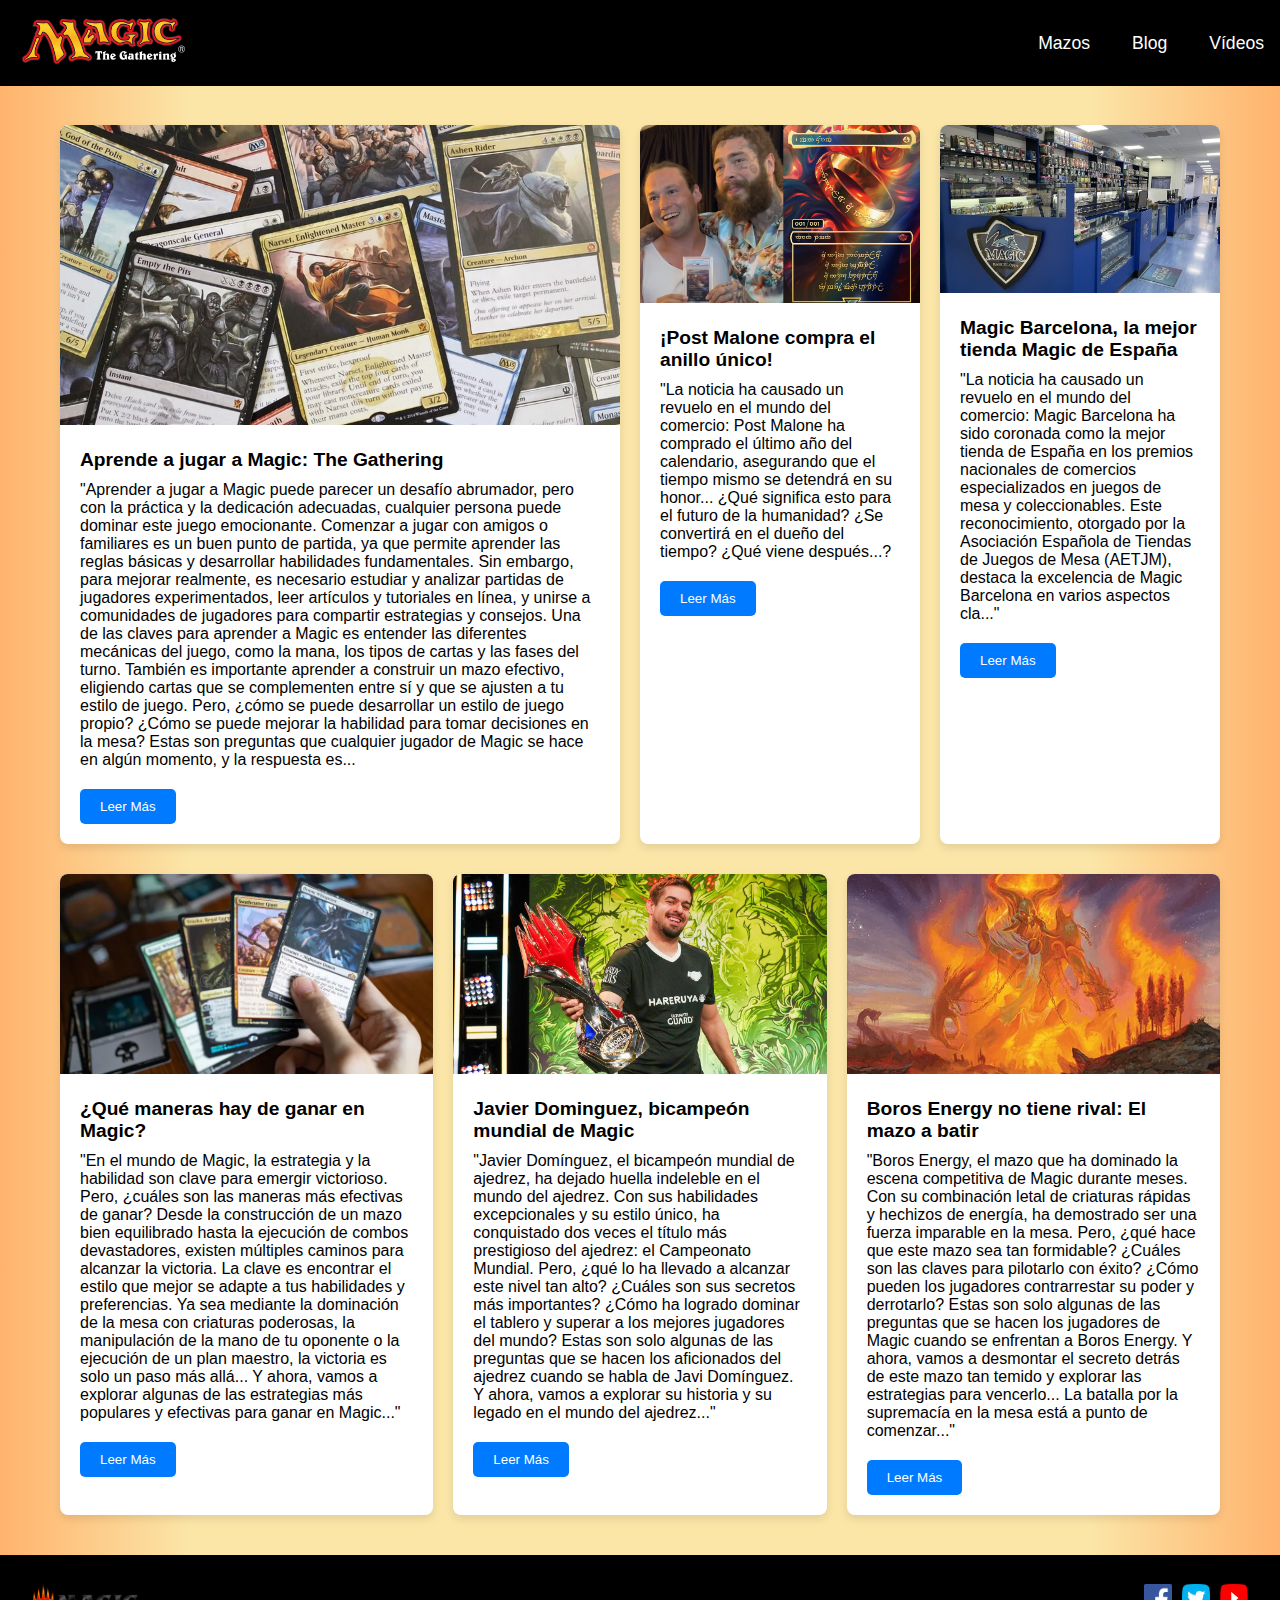
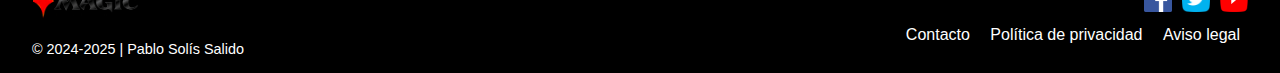
==== commit ecee8c44: "finalizado" ====
--- a/html/blog.html
+++ b/html/blog.html
@@ -123,24 +123,27 @@
     </div>
   </div>
 
-  <footer class="footer">
+  <footer>
     <div class="footer-content">
+      <!-- Logo y copyright a la izquierda -->
       <div class="footer-logo">
         <img src="../img/logo2.png" alt="Logo de Magic: The Gathering" class="footer-main-logo">
+        <p class="copyright">&copy; 2024-2025 | Pablo Solís Salido</p>
       </div>
-      <div class="footer-center">
-        <p class="copyright">Todos los derechos reservados © 2025</p>
+  
+      <!-- Redes sociales y enlaces de política a la derecha -->
+      <div class="footer-right">
+        <div class="footer-icons-container">
+          <div class="footer-icons">
+            <a href="#" aria-label="Facebook"><img src="../img/facebook.jpg" alt="Facebook" class="footer-icon"></a>
+            <a href="#" aria-label="Twitter"><img src="../img/twiter.png" alt="Twitter" class="footer-icon"></a>
+            <a href="#" aria-label="Youtube"><img src="../img/youtube.png" alt="Youtube" class="footer-icon"></a>
+          </div>
+        </div>
         <div class="footer-links">
-          <a href="#">Contacto</a> |
-          <a href="#">Política de privacidad</a> |
+          <a href="#">Contacto</a> 
+          <a href="#">Política de privacidad</a> 
           <a href="#">Aviso legal</a>
-        </div>
-      </div>
-      <div class="footer-icons-container">
-        <div class="footer-icons">
-          <a href="#" aria-label="Facebook"><img src="../img/facebook.jpg" alt="Facebook" class="footer-icon"></a>
-          <a href="#" aria-label="Twitter"><img src="../img/twiter.png" alt="Twitter" class="footer-icon"></a>
-          <a href="#" aria-label="Youtube"><img src="../img/youtube.png" alt="Youtube" class="footer-icon"></a>
         </div>
       </div>
     </div>
--- a/css/blog.css
+++ b/css/blog.css
@@ -11,14 +11,22 @@
   font-family: Arial, sans-serif;
   background: rgb(255,179,109);
   background: linear-gradient(90deg, rgba(255,179,109,1) 0%, rgba(251,230,168,1) 15%, rgba(251,230,168,1) 85%, rgba(255,179,109,1) 100%); 
-}/* Estilos del header */
+  padding-top:85px;
+}
+/* Estilos del header */
 header {
-  background-color: #000000;
-  color: white;
-  padding: 1rem;
-  display: flex;
-  justify-content: space-between;
-  align-items: center;
+
+  position: fixed; 
+  top: 0; 
+  left: 0; 
+  width: 100%;
+  background-color: #000000; 
+  color: white; 
+  padding: 1rem; 
+  display: flex; 
+  justify-content: space-between; 
+  align-items: center; 
+  z-index: 1000; /* Asegura que el header quede por encima de otros elementos */
 }
 
 #barra:hover {
@@ -52,11 +60,14 @@
 nav ul li a {
   color: white;
   text-decoration: none;
+  font-size: 1.1rem; 
+  margin-right:2rem;
 }
 
 nav ul li a:hover {
-  color: #cccccc;
-}
+  color: orange;
+}
+
 /*Estilo para tarjetas blog*/
 .blog-container {
     max-width: 1200px;
@@ -148,8 +159,6 @@
     transition: transform 0.3s ease-in-out;
   }
   
-
-  
   .card p {
     margin-bottom: 20px;
   }
@@ -168,85 +177,123 @@
     background-color: #0056b3;
   }
   
-  @media (max-width: 768px) {
-    .row {
-      flex-direction: column;
-    }
-    .card, .card.featured {
-      flex: none;
-      width: 100%;
-    }
-  }
-  
-
 /* Estilos para el footer */
-.footer {
-    background-color: #000000;
-    color: white;
-    padding: 20px 0;
-  }
-  
+footer {
+  background-color: #000000;
+  color: white;
+  padding: 1rem 2rem;
+  display: flex;
+  justify-content: space-between; /* Se usa space-between para separar la izquierda de la derecha */
+  align-items: center;
+}
+
+/* Contenedor general */
+.footer-content {
+  width: 100%;
+  display: flex;
+  justify-content: space-between; /* Alinea las partes a la izquierda y derecha */
+  align-items: center;
+}
+
+/* Logo y copyright a la izquierda */
+.footer-logo {
+  display: flex;
+  flex-direction: column;
+  align-items: flex-start; /* Alinea el logo y copyright a la izquierda */
+  flex-grow: 1; /* Hace que la parte izquierda ocupe todo el espacio disponible */
+}
+
+.footer-main-logo {
+  height: 60px;
+  width: auto;
+}
+
+.footer-logo p {
+  margin-top: 10px;
+  font-size: 0.9em;
+}
+
+/* Redes sociales alineadas a la derecha */
+.footer-right {
+  display: flex;
+  flex-direction: column;
+  align-items: flex-end;
+}
+
+.footer-icons-container {
+  display: flex;
+  justify-content: flex-start;
+}
+
+.footer-icons {
+  display: flex;
+  gap: 10px;
+}
+
+.footer-icon {
+  width: 28px;
+  height: 28px;
+  transition: transform 0.3s ease;
+}
+
+.footer-icon:hover {
+  transform: scale(1.1);
+}
+
+/* Enlaces debajo de los iconos */
+.footer-links {
+  margin-top: 10px;
+  text-align: right;
+}
+
+.footer-links a {
+  color: white;
+  text-decoration: none;
+  margin: 0 8px;
+}
+
+.footer-links a:hover {
+  color: orange;
+}
+
+@media screen and (max-width: 768px) {
+
+  .row {
+    flex-direction: column;
+  }
+  .card, .card.featured {
+    flex: none;
+    width: 100%;
+  }
+
   .footer-content {
-    max-width: 1200px;
-    margin: 0 auto;
-    display: flex;
-    justify-content: space-between;
+    flex-direction: column;
     align-items: center;
   }
-  
+
   .footer-logo {
-    flex: 1;
-  }
-  
-  .footer-main-logo {
-    height: 80px;
-    width: auto;
-  }
-  
-  .footer-center {
-    flex: 1;
+    align-items: center;
+    margin-bottom: 20px;
+  }
+
+  .footer-right {
+    align-items: center;
+  }
+
+  .footer-icons-container {
+    justify-content: center;
+    margin-bottom: 10px;
+  }
+
+  .footer-links {
     text-align: center;
-  }
-  
-  .copyright {
-    margin: 0;
-    font-size: 1em;
-  }
-  
-  .footer-links {
-    font-size: 0.8em;
-    margin-top: 5px;
-  }
-  
+    margin-top: 10px;
+  }
+
   .footer-links a {
-    color: white;
-    text-decoration: underline;
-    margin: 0 5px;
-  }
-  
-  .footer-links a:hover {
-    color: #cccccc;
-  }
-  
-  .footer-icons-container {
-    flex: 1;
-    display: flex;
-    justify-content: flex-end;
-  }
-  
-  .footer-icons {
-    display: flex;
-    flex-direction: column;
-    gap: 10px;
-  }
-  
-  .footer-icon {
-    width: 30px;
-    height: 30px;
-    transition: transform 0.3s ease;
-  }
-  
-  .footer-icon:hover {
-    transform: scale(1.1);
-  }
-
+    display: block;
+    margin: 5px 0;
+  }
+}
+
+
